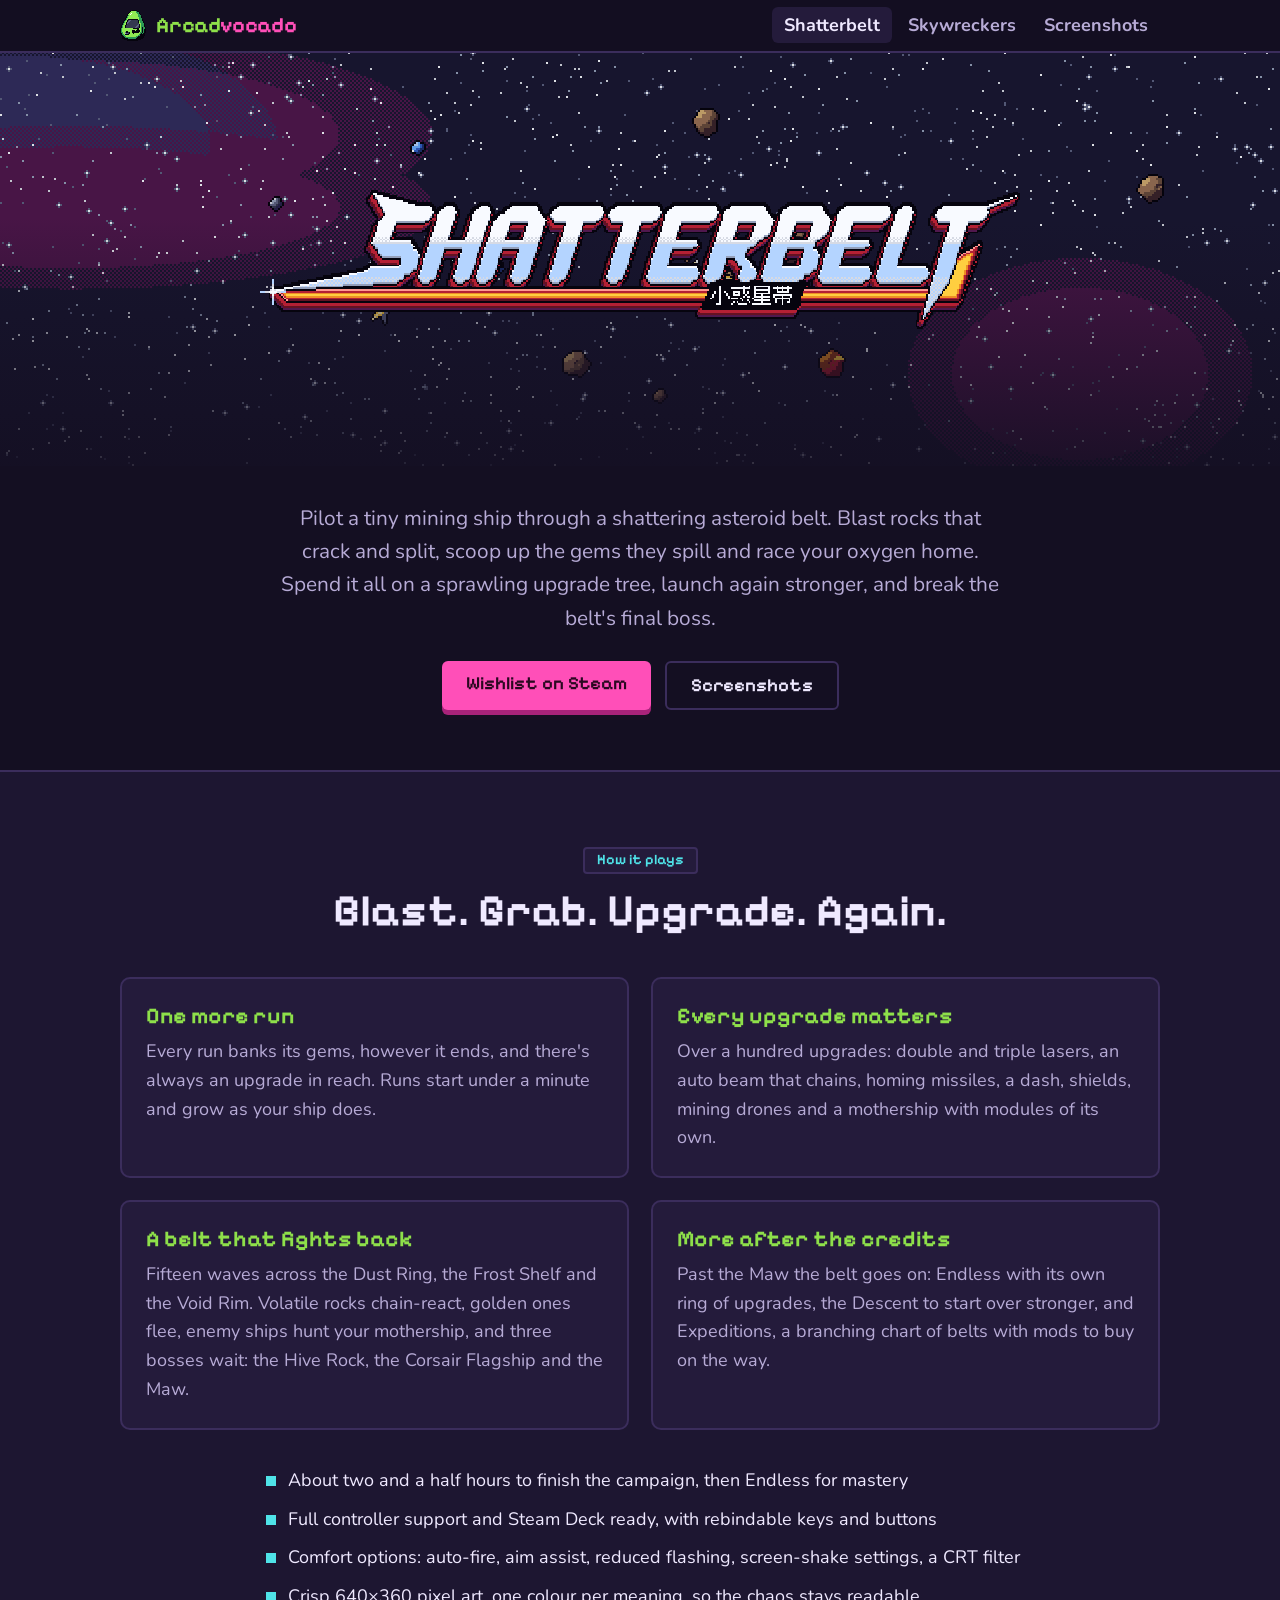
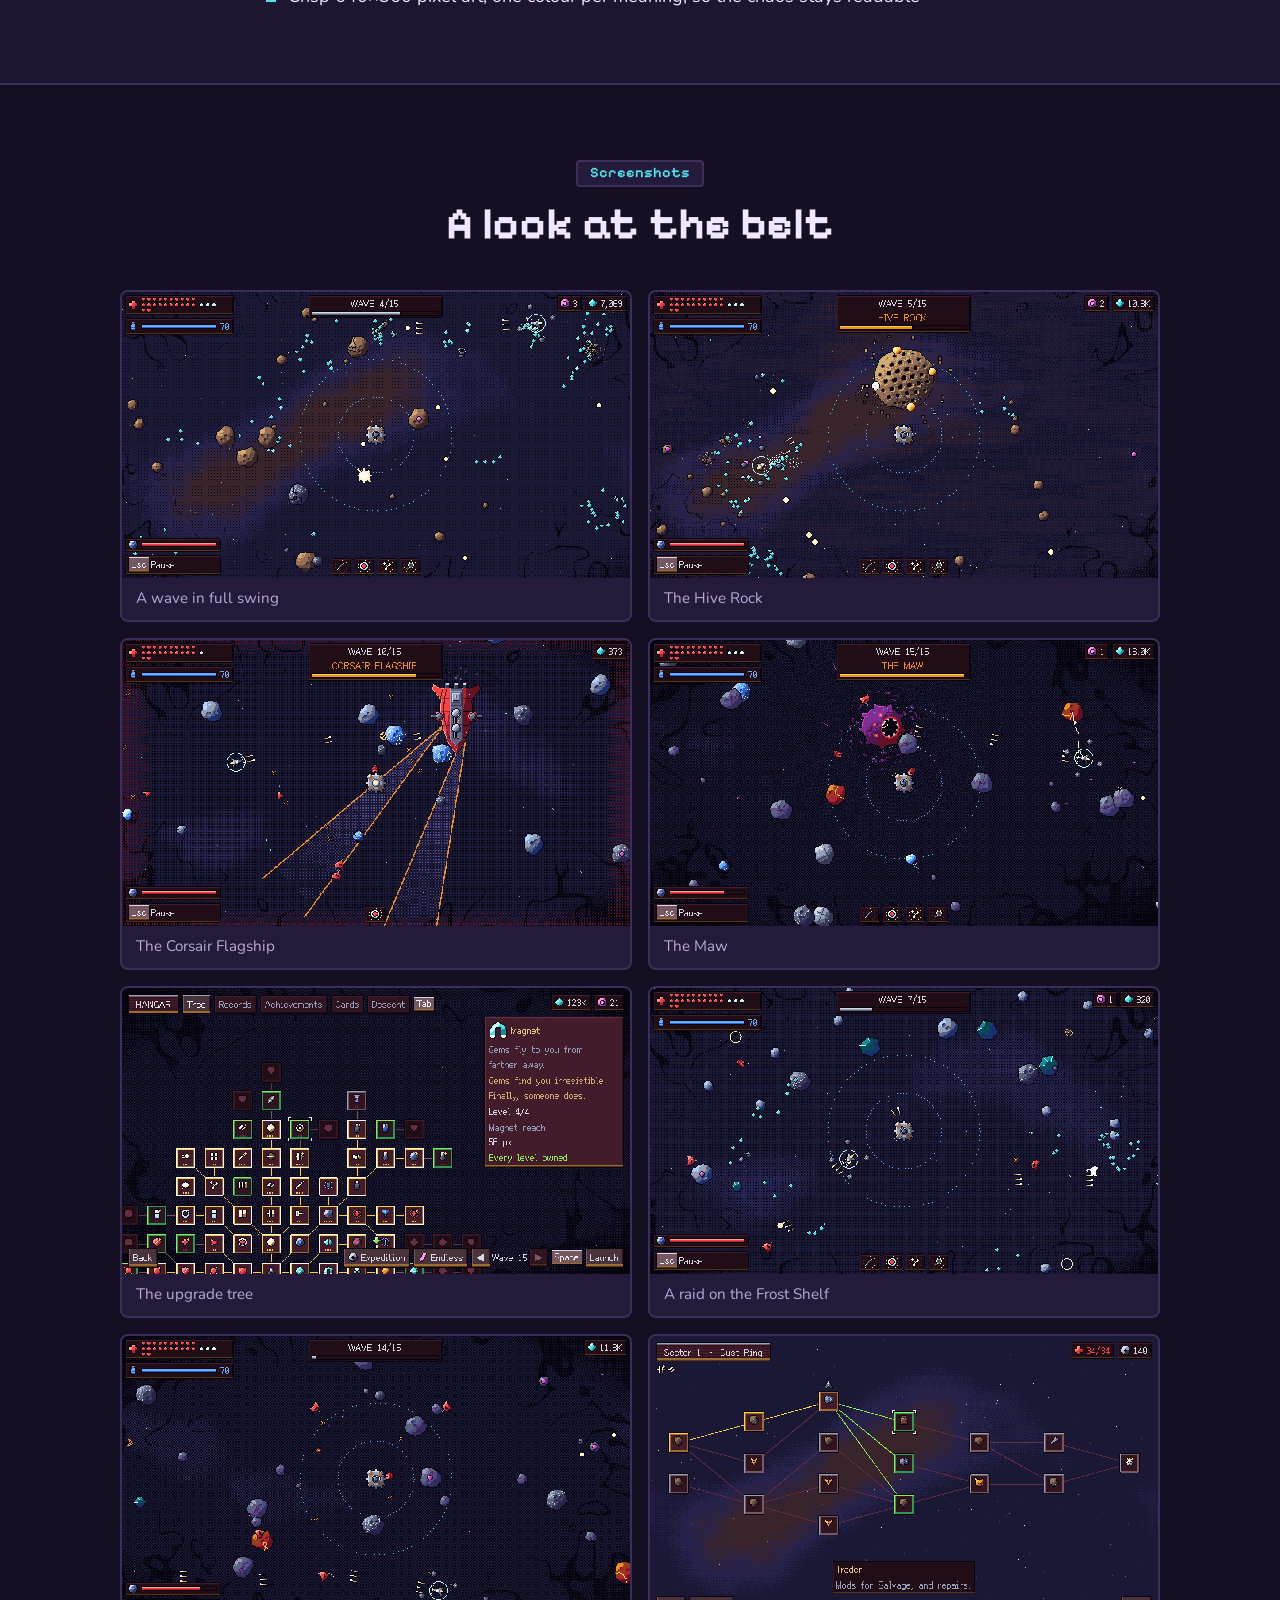
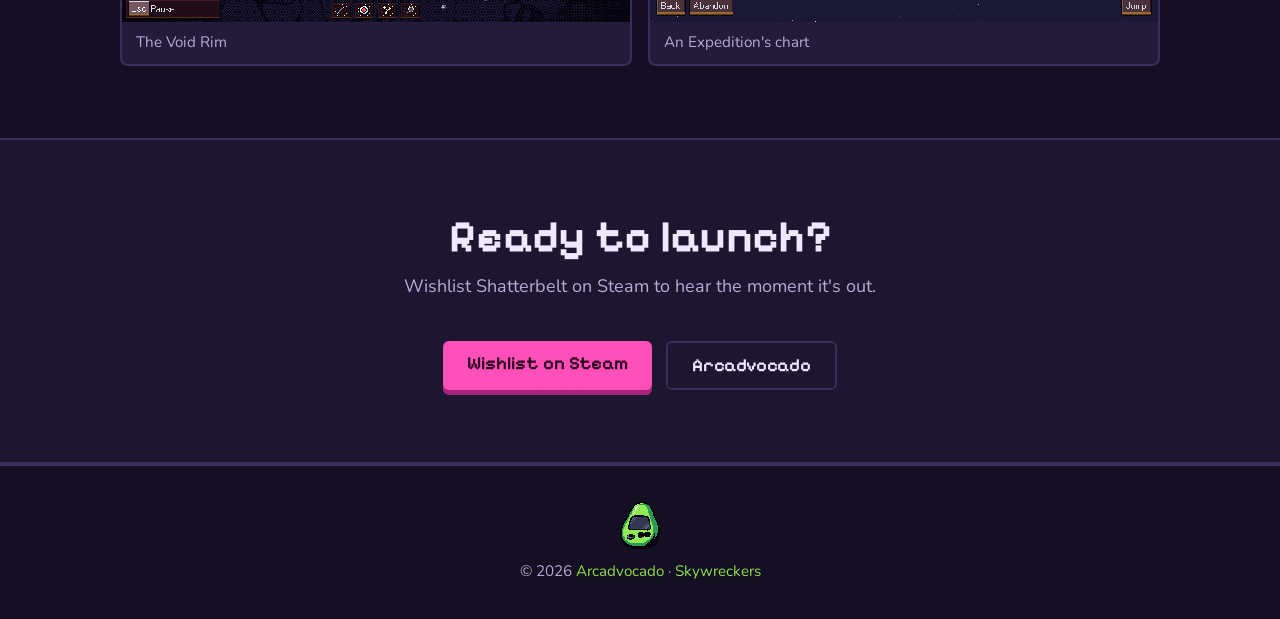
==== shatterbelt/index.html @ 138fe24c "The site: Arcadvocado's home, Shatterbelt and Skywreckers pages, with the games' own art Co-Authored" ====
<!doctype html>
<html lang="en">
<head>
<meta charset="utf-8">
<meta name="viewport" content="width=device-width, initial-scale=1">
<title>Shatterbelt · Arcadvocado</title>
<meta name="description" content="Pilot a tiny mining ship through a shattering asteroid belt. Blast rocks that crack and split, grab their gems before your oxygen runs out, and spend them on a 100+ node upgrade tree. Wishlist Shatterbelt on Steam.">
<meta property="og:title" content="Shatterbelt">
<meta property="og:description" content="Blast rocks, grab gems, race your oxygen home, upgrade, go again. Wishlist on Steam.">
<meta property="og:image" content="https://arcadvocado.com/img/shatterbelt/header.png">
<meta property="og:url" content="https://arcadvocado.com/shatterbelt/">
<meta name="twitter:card" content="summary_large_image">
<link rel="icon" href="../img/icon.png">
<link rel="preconnect" href="https://fonts.googleapis.com">
<link rel="preconnect" href="https://fonts.gstatic.com" crossorigin>
<link href="https://fonts.googleapis.com/css2?family=Pixelify+Sans:wght@500;600;700&family=Nunito:wght@400;600;700&display=swap" rel="stylesheet">
<link rel="stylesheet" href="../style.css">
</head>
<body>

<header class="topbar">
  <div class="wrap">
    <nav>
      <a class="brand" href="../"><img class="px" src="../img/icon.png" width="103" height="121" alt=""><span>Arcad<b>vocado</b></span></a>
      <ul>
        <li><a href="../shatterbelt/" aria-current="page">Shatterbelt</a></li>
        <li><a href="../skywreckers/">Skywreckers</a></li>
        <li><a href="#screens">Screenshots</a></li>
      </ul>
    </nav>
  </div>
</header>

<div class="game-hero">
  <img class="backdrop px" src="../img/shatterbelt/hero.png" width="1920" height="620" alt="">
  <div class="over">
    <h1 style="margin:0"><span class="sr">Shatterbelt</span><img class="title-logo px" src="../img/shatterbelt/logo.png" width="874" height="160" alt="Shatterbelt"></h1>
  </div>
</div>
<div class="game-intro">
  <div class="wrap">
    <p class="lead">Pilot a tiny mining ship through a shattering asteroid belt. Blast rocks that crack and split, scoop up the gems they spill and race your oxygen home. Spend it all on a sprawling upgrade tree, launch again stronger, and break the belt's final boss.</p>
    <div class="btns">
      <a class="btn btn-pink" href="https://store.steampowered.com/app/2623060/">Wishlist on Steam</a>
      <a class="btn btn-line" href="#screens">Screenshots</a>
    </div>
  </div>
</div>

<section class="alt" id="play">
  <div class="wrap">
    <div class="section-title">
      <span class="tag">How it plays</span>
      <h2>Blast. Grab. Upgrade. Again.</h2>
    </div>
    <div class="features">
      <div class="feature"><h3>One more run</h3><p>Every run banks its gems, however it ends, and there's always an upgrade in reach. Runs start under a minute and grow as your ship does.</p></div>
      <div class="feature"><h3>Every upgrade matters</h3><p>Over a hundred upgrades: double and triple lasers, an auto beam that chains, homing missiles, a dash, shields, mining drones and a mothership with modules of its own.</p></div>
      <div class="feature"><h3>A belt that fights back</h3><p>Fifteen waves across the Dust Ring, the Frost Shelf and the Void Rim. Volatile rocks chain-react, golden ones flee, enemy ships hunt your mothership, and three bosses wait: the Hive Rock, the Corsair Flagship and the Maw.</p></div>
      <div class="feature"><h3>More after the credits</h3><p>Past the Maw the belt goes on: Endless with its own ring of upgrades, the Descent to start over stronger, and Expeditions, a branching chart of belts with mods to buy on the way.</p></div>
    </div>
    <ul class="facts">
      <li>About two and a half hours to finish the campaign, then Endless for mastery</li>
      <li>Full controller support and Steam Deck ready, with rebindable keys and buttons</li>
      <li>Comfort options: auto-fire, aim assist, reduced flashing, screen-shake settings, a CRT filter</li>
      <li>Crisp 640×360 pixel art, one colour per meaning, so the chaos stays readable</li>
    </ul>
  </div>
</section>

<section id="screens">
  <div class="wrap">
    <div class="section-title">
      <span class="tag">Screenshots</span>
      <h2>A look at the belt</h2>
    </div>
    <div class="gallery">
      <figure><img class="px" src="../img/shatterbelt/shots/crowd.webp" width="1920" height="1080" loading="lazy" alt="The ship in a crowded wave of asteroids and gems"><figcaption>A wave in full swing</figcaption></figure>
      <figure><img class="px" src="../img/shatterbelt/shots/hive.webp" width="1920" height="1080" loading="lazy" alt="The Hive Rock boss over the mothership"><figcaption>The Hive Rock</figcaption></figure>
      <figure><img class="px" src="../img/shatterbelt/shots/corsair.webp" width="1920" height="1080" loading="lazy" alt="The Corsair Flagship sweeping the belt with beams"><figcaption>The Corsair Flagship</figcaption></figure>
      <figure><img class="px" src="../img/shatterbelt/shots/maw.webp" width="1920" height="1080" loading="lazy" alt="The Maw, the final boss"><figcaption>The Maw</figcaption></figure>
      <figure><img class="px" src="../img/shatterbelt/shots/hangar.webp" width="1920" height="1080" loading="lazy" alt="The upgrade tree in the Hangar"><figcaption>The upgrade tree</figcaption></figure>
      <figure><img class="px" src="../img/shatterbelt/shots/frost_raid.webp" width="1920" height="1080" loading="lazy" alt="Raiders in the Frost Shelf"><figcaption>A raid on the Frost Shelf</figcaption></figure>
      <figure><img class="px" src="../img/shatterbelt/shots/void_storm.webp" width="1920" height="1080" loading="lazy" alt="A storm of rocks in the Void Rim"><figcaption>The Void Rim</figcaption></figure>
      <figure><img class="px" src="../img/shatterbelt/shots/expedition.webp" width="1920" height="1080" loading="lazy" alt="The branching chart of an Expedition"><figcaption>An Expedition's chart</figcaption></figure>
    </div>
  </div>
</section>

<section class="alt cta">
  <div class="wrap">
    <div class="section-title">
      <h2>Ready to launch?</h2>
      <p>Wishlist Shatterbelt on Steam to hear the moment it's out.</p>
    </div>
    <div class="btns">
      <a class="btn btn-pink" href="https://store.steampowered.com/app/2623060/">Wishlist on Steam</a>
      <a class="btn btn-line" href="../">Arcadvocado</a>
    </div>
  </div>
</section>

<footer>
  <img class="px" src="../img/icon.png" width="103" height="121" alt="">
  © 2026 <a href="../">Arcadvocado</a> · <a href="../skywreckers/">Skywreckers</a>
</footer>

</body>
</html>
---- style.css ----
/* Arcadvocado: one stylesheet for the studio page and every game page. */
:root {
  --night: #140f22;
  --night-2: #1d1631;
  --panel: #241b3b;
  --line: #3b2d5c;
  --avocado: #8ee04a;
  --avocado-deep: #3f8a2a;
  --magenta: #ff4fb8;
  --magenta-deep: #a8237a;
  --cyan: #4fe3e8;
  --gold: #ffd25a;
  --text: #efe9ff;
  --text-soft: #b7abd6;
  --shadow: 0 14px 40px rgba(0, 0, 0, 0.45);
}

* { box-sizing: border-box; }
html { scroll-behavior: smooth; }
body {
  margin: 0; background: var(--night); color: var(--text);
  font-family: "Nunito", system-ui, sans-serif; font-size: 18px; line-height: 1.6; overflow-x: hidden;
}
h1, h2, h3, .brand, .btn, .tag { font-family: "Pixelify Sans", "Nunito", sans-serif; line-height: 1.15; }
a { color: inherit; }
img { max-width: 100%; height: auto; display: block; }
.px { image-rendering: pixelated; image-rendering: crisp-edges; }
.wrap { max-width: 1080px; margin: 0 auto; padding: 0 20px; }
.sr { position: absolute; width: 1px; height: 1px; overflow: hidden; clip: rect(0 0 0 0); }

/* ---------- Nav ---------- */
.topbar { position: sticky; top: 0; z-index: 10; background: rgba(20, 15, 34, 0.88); backdrop-filter: blur(6px); border-bottom: 2px solid var(--line); }
nav { display: flex; align-items: center; justify-content: space-between; padding: 10px 0; gap: 12px; flex-wrap: wrap; }
.brand { display: flex; align-items: center; gap: 10px; font-size: 1.35rem; font-weight: 700; text-decoration: none; color: var(--avocado); }
.brand img { width: 26px; height: auto; }
.brand span b { color: var(--magenta); font-weight: 700; }
nav ul { list-style: none; display: flex; gap: 4px; margin: 0; padding: 0; flex-wrap: wrap; }
nav ul a { text-decoration: none; font-weight: 700; color: var(--text-soft); padding: 6px 12px; border-radius: 6px; }
nav ul a:hover, nav ul a[aria-current="page"] { color: var(--text); background: var(--panel); }

/* ---------- Buttons and tags ---------- */
.btn {
  display: inline-block; text-decoration: none; font-weight: 600; font-size: 1.15rem; padding: 12px 24px;
  border-radius: 6px; transition: transform .12s, box-shadow .12s; border: 0;
}
.btn:hover { transform: translateY(-2px); }
.btn-green { background: var(--avocado); color: #12210b; box-shadow: 0 5px 0 var(--avocado-deep); }
.btn-green:hover { box-shadow: 0 7px 0 var(--avocado-deep); }
.btn-pink { background: var(--magenta); color: #2a0820; box-shadow: 0 5px 0 var(--magenta-deep); }
.btn-pink:hover { box-shadow: 0 7px 0 var(--magenta-deep); }
.btn-line { color: var(--text); border: 2px solid var(--line); }
.btn-line:hover { border-color: var(--cyan); }
.btns { display: flex; gap: 14px; flex-wrap: wrap; }
.tag {
  display: inline-block; font-weight: 600; font-size: .9rem; padding: 3px 12px; border-radius: 4px;
  background: var(--panel); border: 2px solid var(--line); color: var(--cyan); margin-bottom: 12px;
}
.tag.dev { color: var(--gold); }

/* ---------- Sections ---------- */
section { padding: 72px 0; }
.alt { background: var(--night-2); border-top: 2px solid var(--line); border-bottom: 2px solid var(--line); }
.section-title { text-align: center; margin-bottom: 40px; }
.section-title h2 { font-size: clamp(2rem, 5vw, 2.8rem); margin: 0 0 8px; }
.section-title p { margin: 0 auto; color: var(--text-soft); max-width: 640px; }

/* ---------- Studio hero ---------- */
.studio-hero {
  text-align: center; padding: 56px 0 64px;
  background:
    radial-gradient(ellipse at 50% 40%, rgba(142, 224, 74, 0.16), transparent 60%),
    radial-gradient(ellipse at 20% 90%, rgba(255, 79, 184, 0.14), transparent 55%),
    var(--night);
}
.studio-hero .logo { width: min(526px, 90vw); margin: 0 auto 18px; animation: bob 3.2s ease-in-out infinite; }
.studio-hero .lead { font-size: 1.3rem; max-width: 620px; margin: 0 auto 28px; color: var(--text-soft); }
.studio-hero .btns { justify-content: center; }
@keyframes bob { 0%, 100% { transform: translateY(0); } 50% { transform: translateY(-8px); } }

/* ---------- Game cards (home) ---------- */
.game-card {
  display: grid; grid-template-columns: 1.2fr 1fr; background: var(--panel); border: 2px solid var(--line);
  border-radius: 10px; overflow: hidden; box-shadow: var(--shadow); margin-bottom: 36px;
}
.game-card .art { display: flex; align-items: center; background: #1a1530; }
.game-card .art img { width: 100%; height: auto; }
.game-card .info { padding: 30px 30px 34px; }
.game-card h3 { font-size: 2rem; margin: 0 0 4px; }
.game-card .sub { color: var(--cyan); font-weight: 700; margin: 0 0 12px; }
.game-card p { margin: 0 0 18px; }
.game-card .info .btns { margin-top: 8px; }

/* ---------- About ---------- */
.about-grid { display: grid; grid-template-columns: repeat(3, 1fr); gap: 22px; }
.bubble { background: var(--panel); border: 2px solid var(--line); border-radius: 10px; padding: 24px; }
.bubble h3 { margin: 0 0 8px; font-size: 1.35rem; color: var(--avocado); }
.bubble p { margin: 0; color: var(--text-soft); }

/* ---------- Game page hero ---------- */
.game-hero { position: relative; background: #000; }
.game-hero .backdrop { width: 100%; aspect-ratio: 1920 / 620; min-height: 260px; object-fit: cover; opacity: .9; }
.game-hero .over {
  position: absolute; inset: 0; display: flex; flex-direction: column; align-items: center; justify-content: center;
  padding: 20px; text-align: center; background: linear-gradient(180deg, transparent 40%, rgba(20, 15, 34, .85));
}
.game-hero .title-logo { width: min(760px, 92vw); }
.game-intro { text-align: center; padding: 36px 0 60px; }
.game-intro .lead { font-size: 1.3rem; max-width: 720px; margin: 0 auto 26px; color: var(--text-soft); }
.game-intro .btns { justify-content: center; }

/* ---------- Feature rows ---------- */
.features { display: grid; grid-template-columns: repeat(2, 1fr); gap: 22px; }
.feature { background: var(--panel); border: 2px solid var(--line); border-radius: 10px; padding: 24px; }
.feature h3 { margin: 0 0 8px; font-size: 1.4rem; color: var(--avocado); }
.feature p { margin: 0; color: var(--text-soft); }
.facts { list-style: none; padding: 0; margin: 36px auto 0; max-width: 760px; display: grid; gap: 10px; }
.facts li { padding-left: 28px; position: relative; }
.facts li::before { content: ""; position: absolute; left: 6px; top: .55em; width: 10px; height: 10px; background: var(--cyan); }

/* ---------- Gallery ---------- */
.gallery { display: grid; grid-template-columns: repeat(2, 1fr); gap: 16px; }
.gallery figure { margin: 0; background: var(--panel); border: 2px solid var(--line); border-radius: 8px; overflow: hidden; }
.gallery figcaption { padding: 8px 14px 10px; color: var(--text-soft); font-size: .95rem; }

/* ---------- In development (Skywreckers) ---------- */
.sky-hero { position: relative; background: #000; }
.sky-hero .backdrop { width: 100%; aspect-ratio: 16 / 9; max-height: 620px; object-fit: cover; object-position: 50% 60%; }
.sky-hero .over {
  position: absolute; inset: 0; display: flex; flex-direction: column; justify-content: flex-end; padding: 24px 0;
  background: linear-gradient(180deg, transparent 45%, rgba(20, 15, 34, .92));
}
.sky-hero h1 { font-size: clamp(2.6rem, 8vw, 5rem); margin: 0; color: #fff3d8; text-shadow: 4px 4px 0 #b3203c, 8px 8px 0 #2a1022; letter-spacing: 2px; }
.sky-hero .tagline { margin: 6px 0 0; font-size: 1.25rem; color: #ffd9b0; font-weight: 700; }
.cast { display: flex; align-items: flex-end; justify-content: center; gap: 40px; flex-wrap: wrap; margin: 10px 0 30px; }
.cast figure { margin: 0; text-align: center; }
.cast img { margin: 0 auto 8px; }
.cast figcaption { color: var(--text-soft); font-size: .95rem; }

/* ---------- CTA and footer ---------- */
.cta { text-align: center; }
.cta .btns { justify-content: center; }
footer { text-align: center; padding: 36px 20px; color: var(--text-soft); border-top: 2px solid var(--line); font-size: .95rem; }
footer a { color: var(--avocado); text-decoration: none; }
footer img { width: 40px; margin: 0 auto 10px; }

@media (prefers-reduced-motion: reduce) {
  *, *::before, *::after { animation: none !important; transition: none !important; }
}
@media (max-width: 820px) {
  .game-card { grid-template-columns: 1fr; }
  .about-grid, .features, .gallery { grid-template-columns: 1fr; }
}
@media (max-width: 520px) {
  body { font-size: 17px; }
  nav { justify-content: center; }
  .game-card .info { padding: 24px 20px; }
  section { padding: 52px 0; }
}
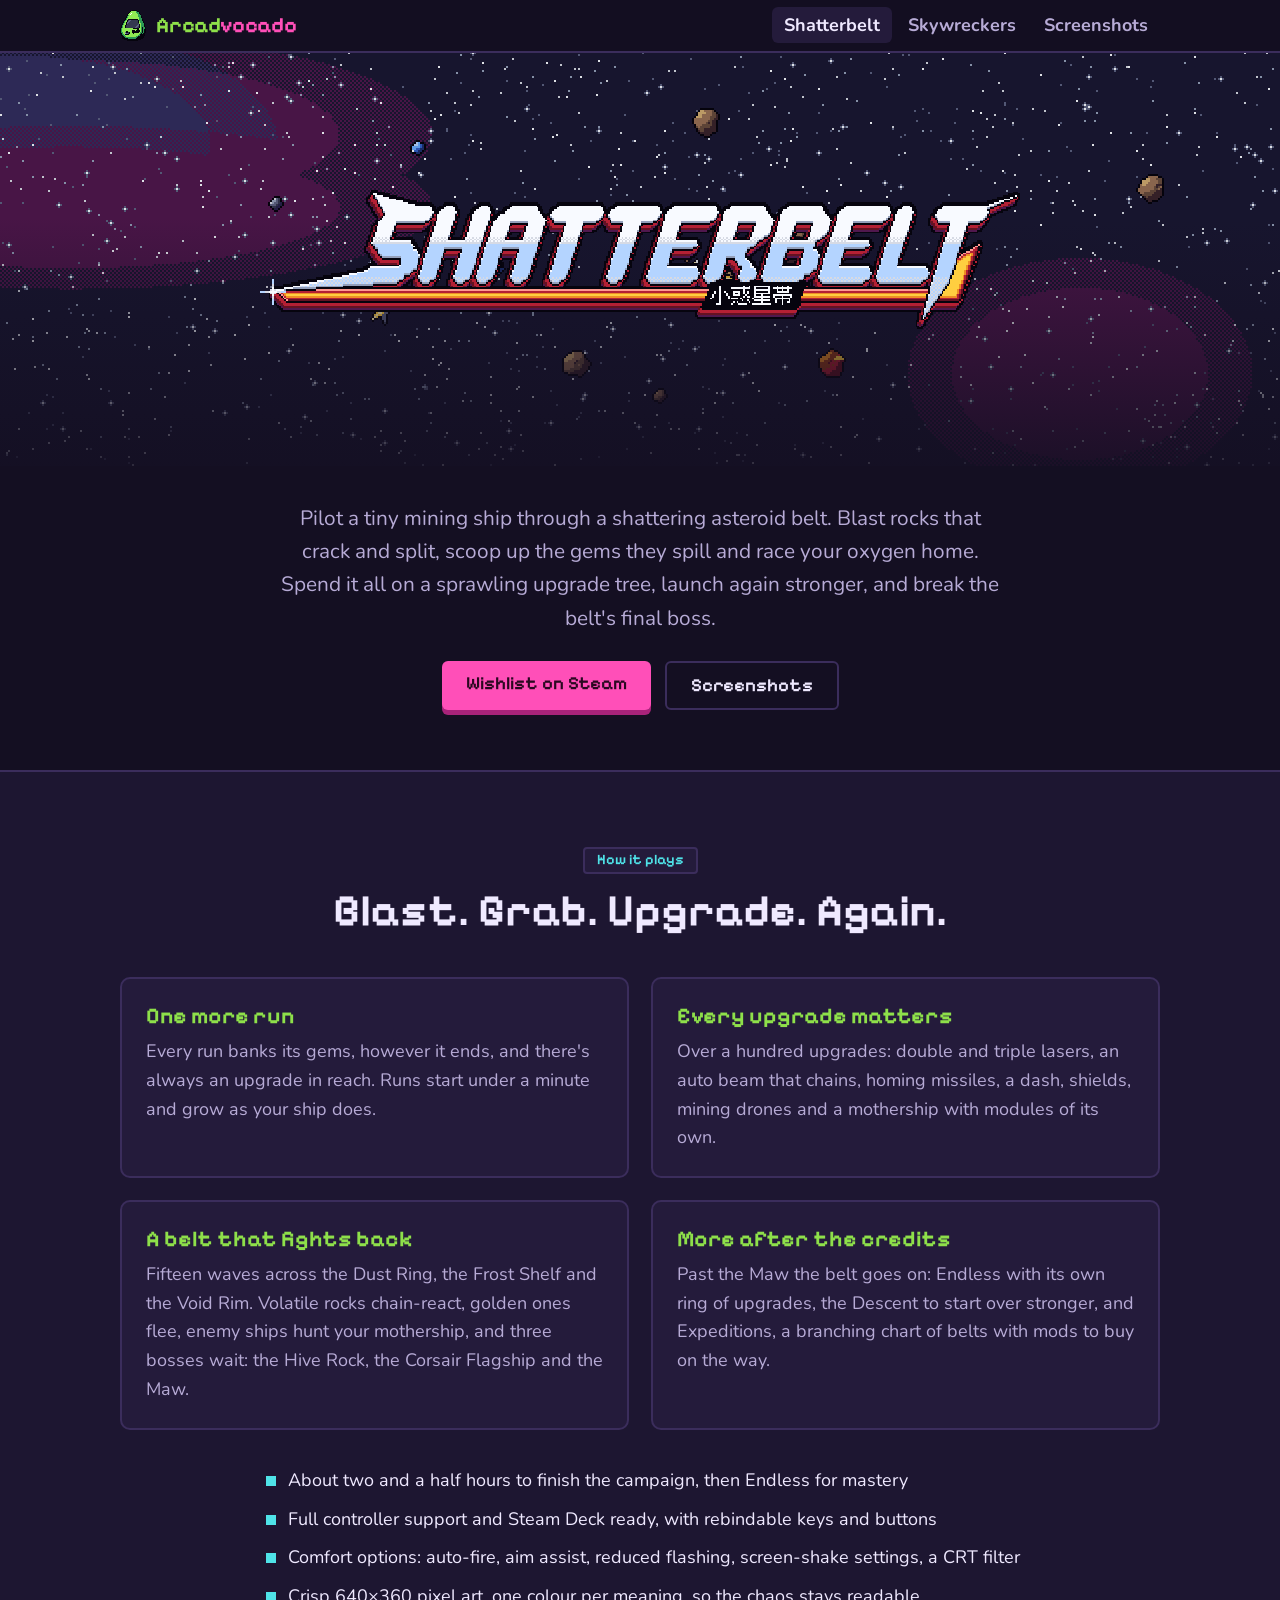
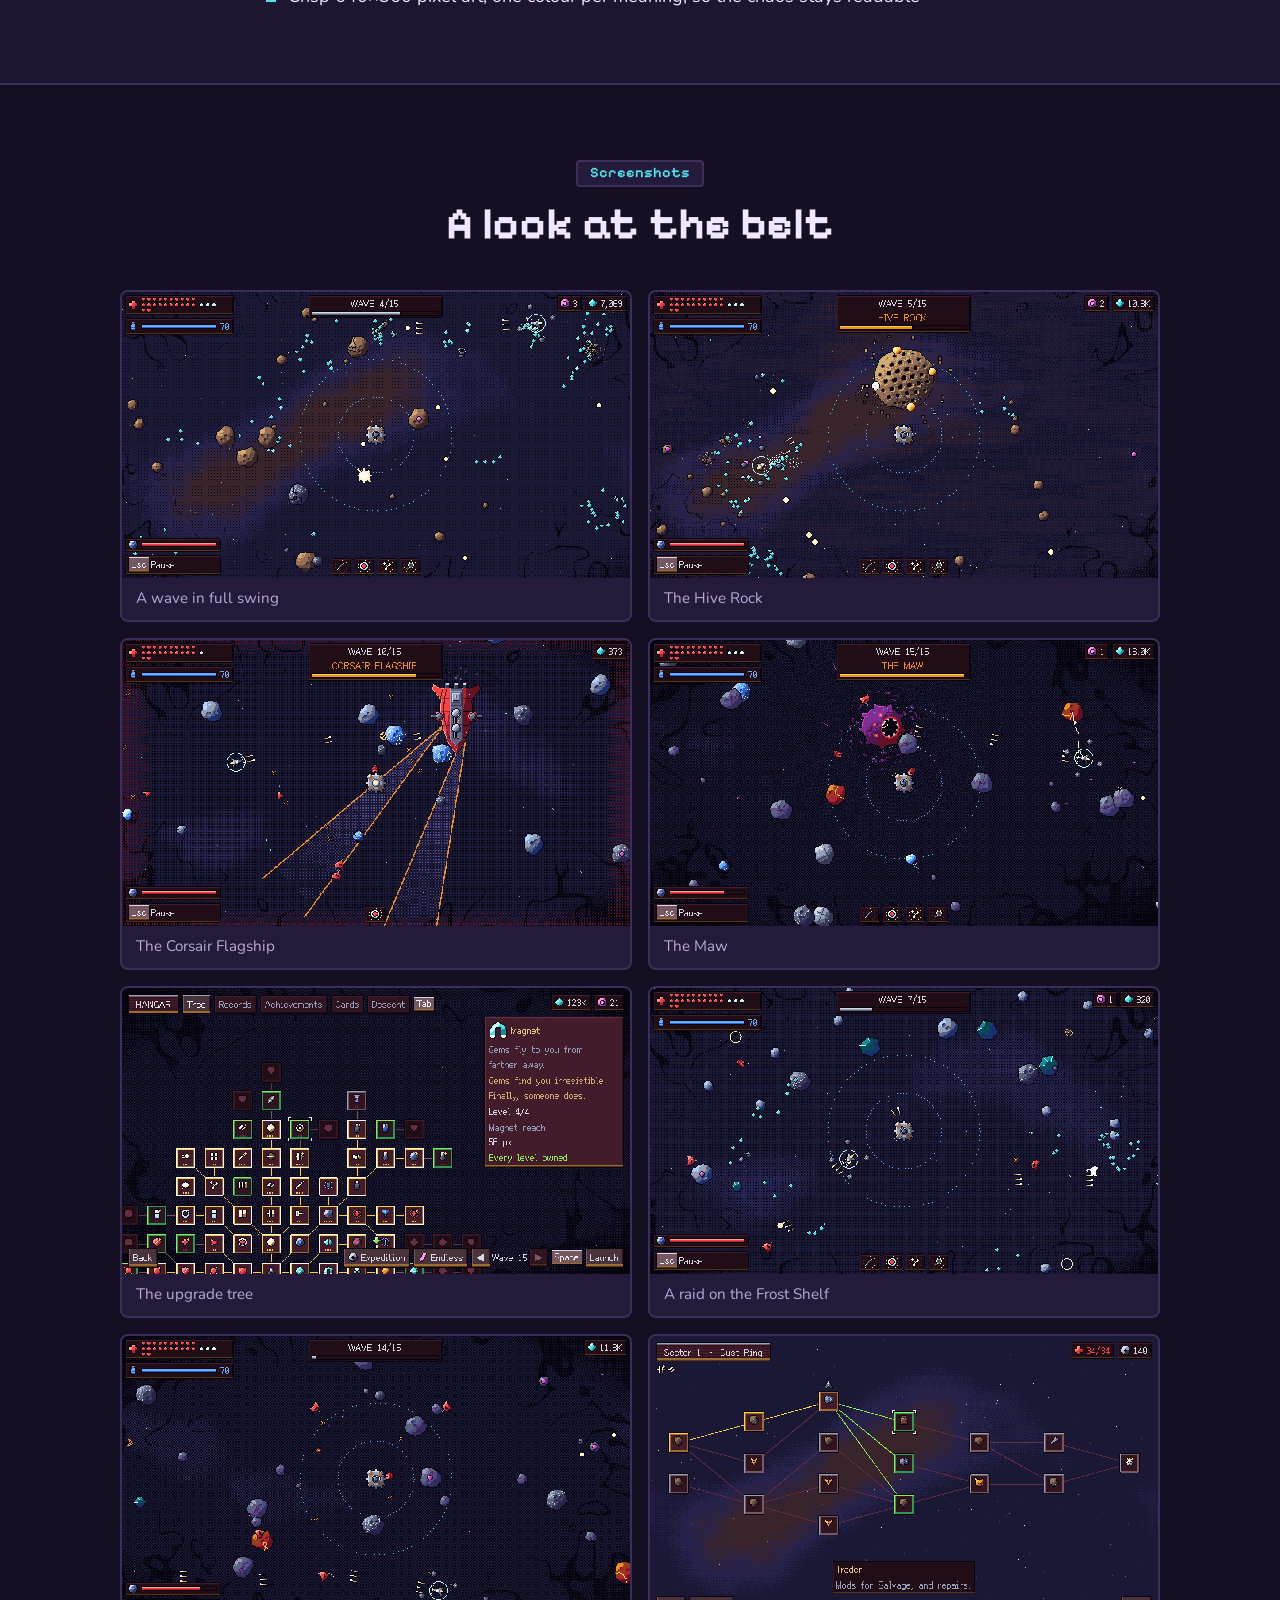
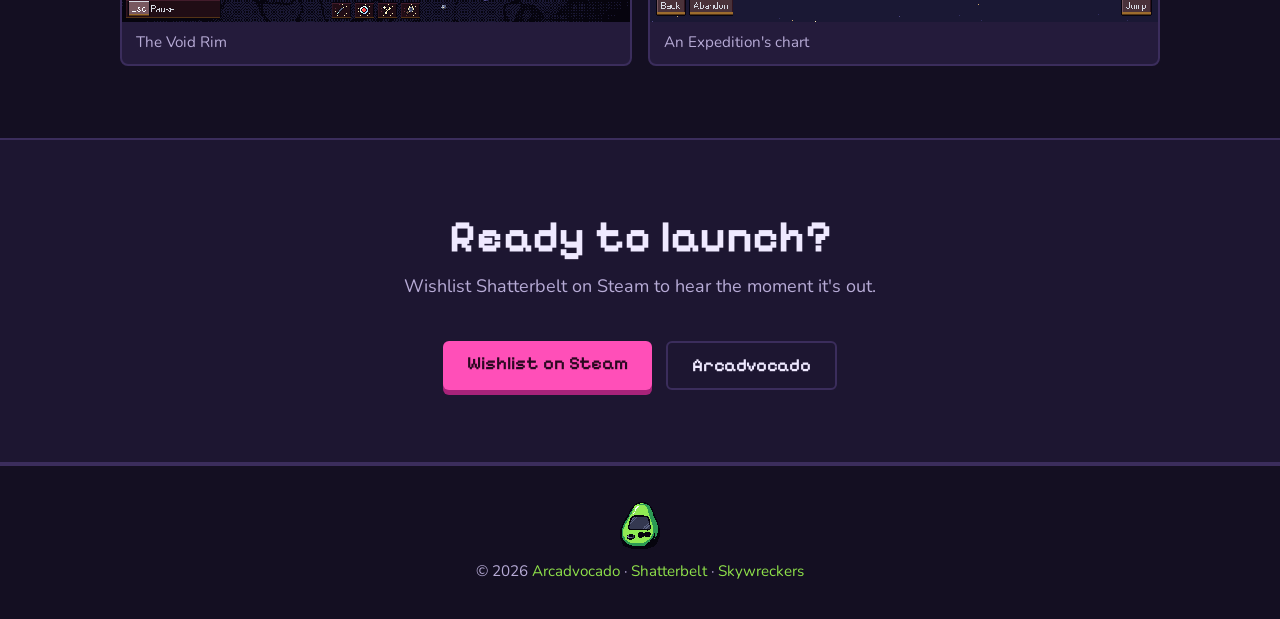
==== commit 07a11a8f: "Animated studio logo, Skywreckers screenshots, cast and description The home page plays the studio s" ====
--- a/shatterbelt/index.html
+++ b/shatterbelt/index.html
@@ -102,7 +102,7 @@
 
 <footer>
   <img class="px" src="../img/icon.png" width="103" height="121" alt="">
-  © 2026 <a href="../">Arcadvocado</a> · <a href="../skywreckers/">Skywreckers</a>
+  © 2026 <a href="../">Arcadvocado</a> · <a href="../shatterbelt/">Shatterbelt</a> · <a href="../skywreckers/">Skywreckers</a>
 </footer>
 
 </body>
--- a/style.css
+++ b/style.css
@@ -72,10 +72,12 @@
     radial-gradient(ellipse at 20% 90%, rgba(255, 79, 184, 0.14), transparent 55%),
     var(--night);
 }
-.studio-hero .logo { width: min(526px, 90vw); margin: 0 auto 18px; animation: bob 3.2s ease-in-out infinite; }
+.studio-hero { position: relative; overflow: hidden; }
+.studio-stage { margin: 0 0 10px; display: flex; justify-content: center; }
+.studio-stage canvas { display: block; cursor: pointer; max-width: 100%; }
+#studio-flash { position: absolute; inset: 0; background: #f8faff; opacity: 0; pointer-events: none; z-index: 2; }
 .studio-hero .lead { font-size: 1.3rem; max-width: 620px; margin: 0 auto 28px; color: var(--text-soft); }
 .studio-hero .btns { justify-content: center; }
-@keyframes bob { 0%, 100% { transform: translateY(0); } 50% { transform: translateY(-8px); } }
 
 /* ---------- Game cards (home) ---------- */
 .game-card {
@@ -131,10 +133,18 @@
 }
 .sky-hero h1 { font-size: clamp(2.6rem, 8vw, 5rem); margin: 0; color: #fff3d8; text-shadow: 4px 4px 0 #b3203c, 8px 8px 0 #2a1022; letter-spacing: 2px; }
 .sky-hero .tagline { margin: 6px 0 0; font-size: 1.25rem; color: #ffd9b0; font-weight: 700; }
-.cast { display: flex; align-items: flex-end; justify-content: center; gap: 40px; flex-wrap: wrap; margin: 10px 0 30px; }
-.cast figure { margin: 0; text-align: center; }
-.cast img { margin: 0 auto 8px; }
-.cast figcaption { color: var(--text-soft); font-size: .95rem; }
+.story { display: grid; grid-template-columns: auto 1fr; gap: 36px; align-items: center; max-width: 860px; margin: 0 auto 48px; }
+.story h2 { font-size: clamp(1.8rem, 4.5vw, 2.5rem); margin: 0 0 12px; }
+.story p { color: var(--text-soft); margin: 0 0 12px; }
+.portrait { margin: 0; padding: 18px; background: #e0784c; border: 2px solid var(--line); border-radius: 10px; }
+.portrait img { width: 172px; }
+.cast-strip {
+  display: flex; flex-wrap: wrap; justify-content: center; align-items: flex-end; gap: 28px 40px;
+  background: linear-gradient(180deg, #6e2c4c, #e0784c 70%); border: 2px solid var(--line); border-radius: 10px; padding: 32px 20px 20px;
+}
+.cast-strip figure { margin: 0; text-align: center; }
+.cast-strip img { margin: 0 auto 8px; max-width: 100%; }
+.cast-strip figcaption { color: #fbe6b4; font-size: .95rem; font-weight: 700; text-shadow: 2px 2px 0 #1e0f24; }
 
 /* ---------- CTA and footer ---------- */
 .cta { text-align: center; }
@@ -149,6 +159,8 @@
 @media (max-width: 820px) {
   .game-card { grid-template-columns: 1fr; }
   .about-grid, .features, .gallery { grid-template-columns: 1fr; }
+  .story { grid-template-columns: 1fr; text-align: center; gap: 20px; }
+  .portrait { justify-self: center; }
 }
 @media (max-width: 520px) {
   body { font-size: 17px; }
